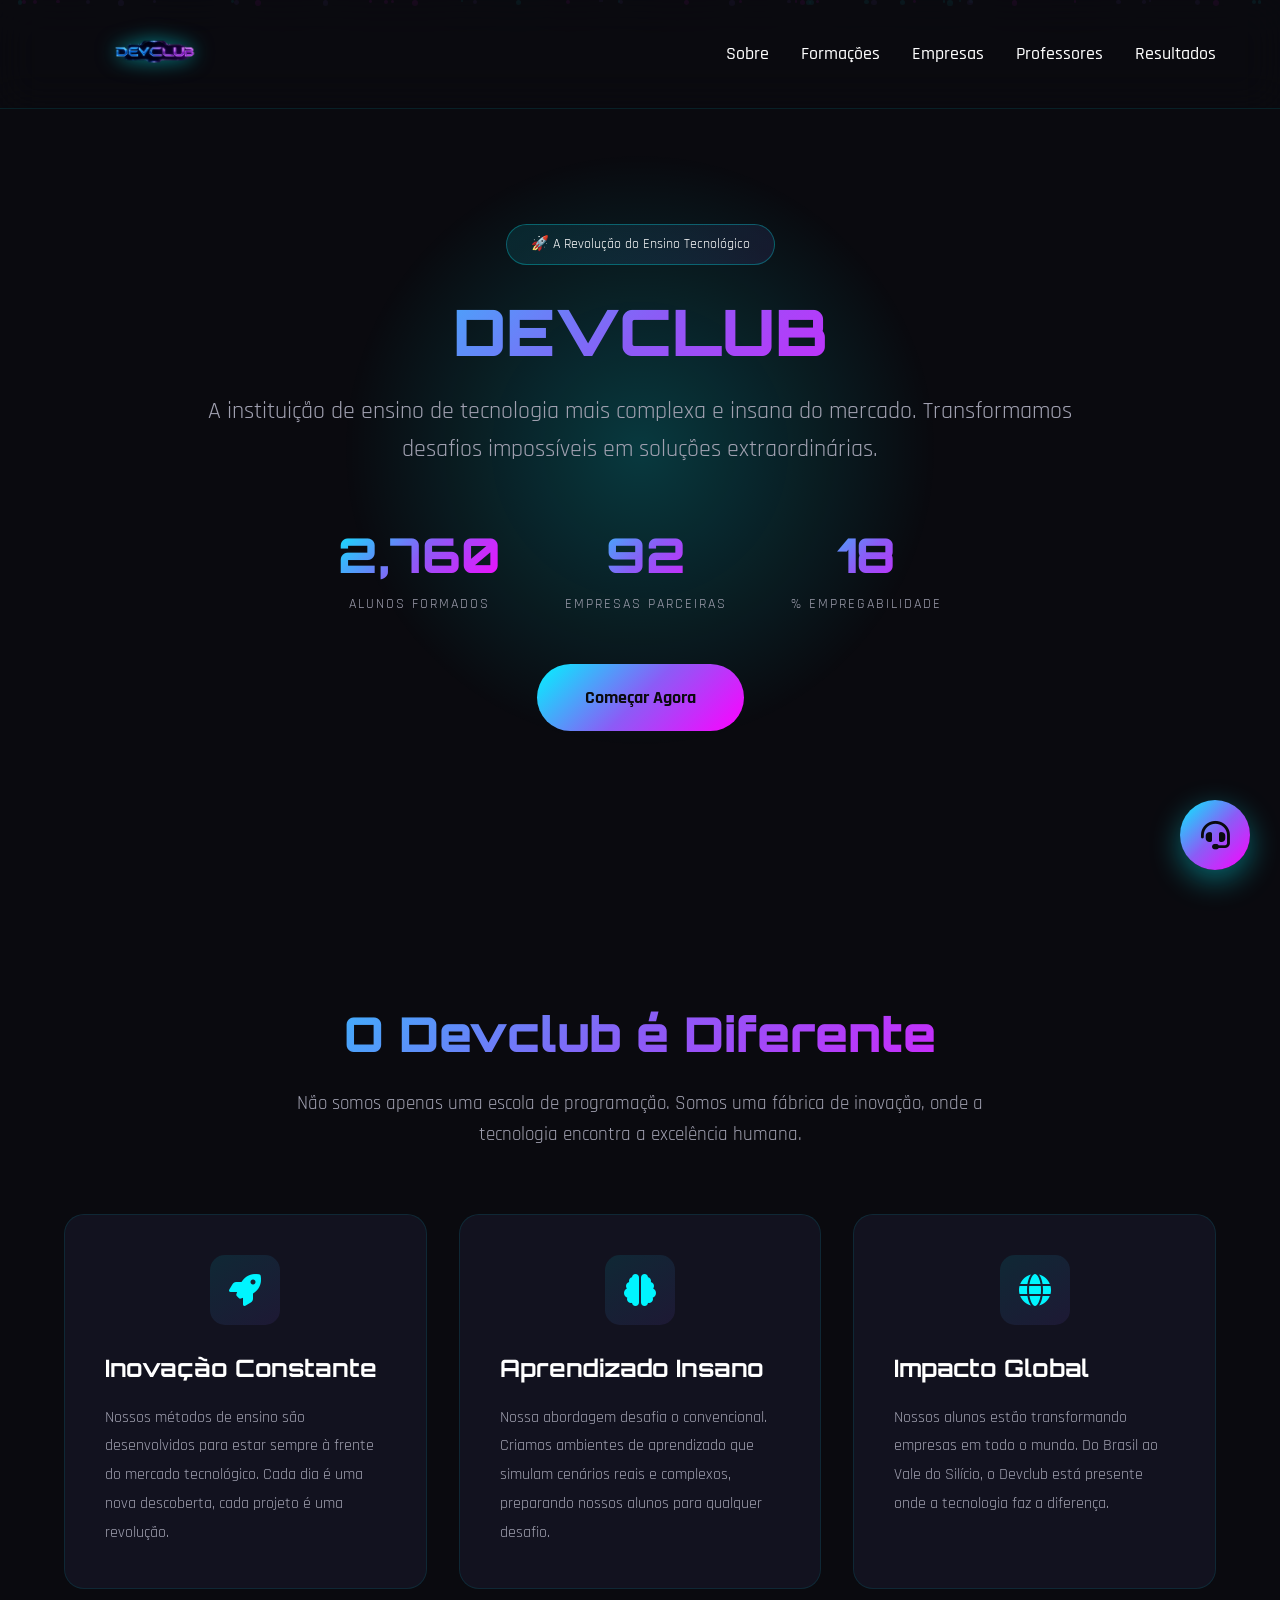
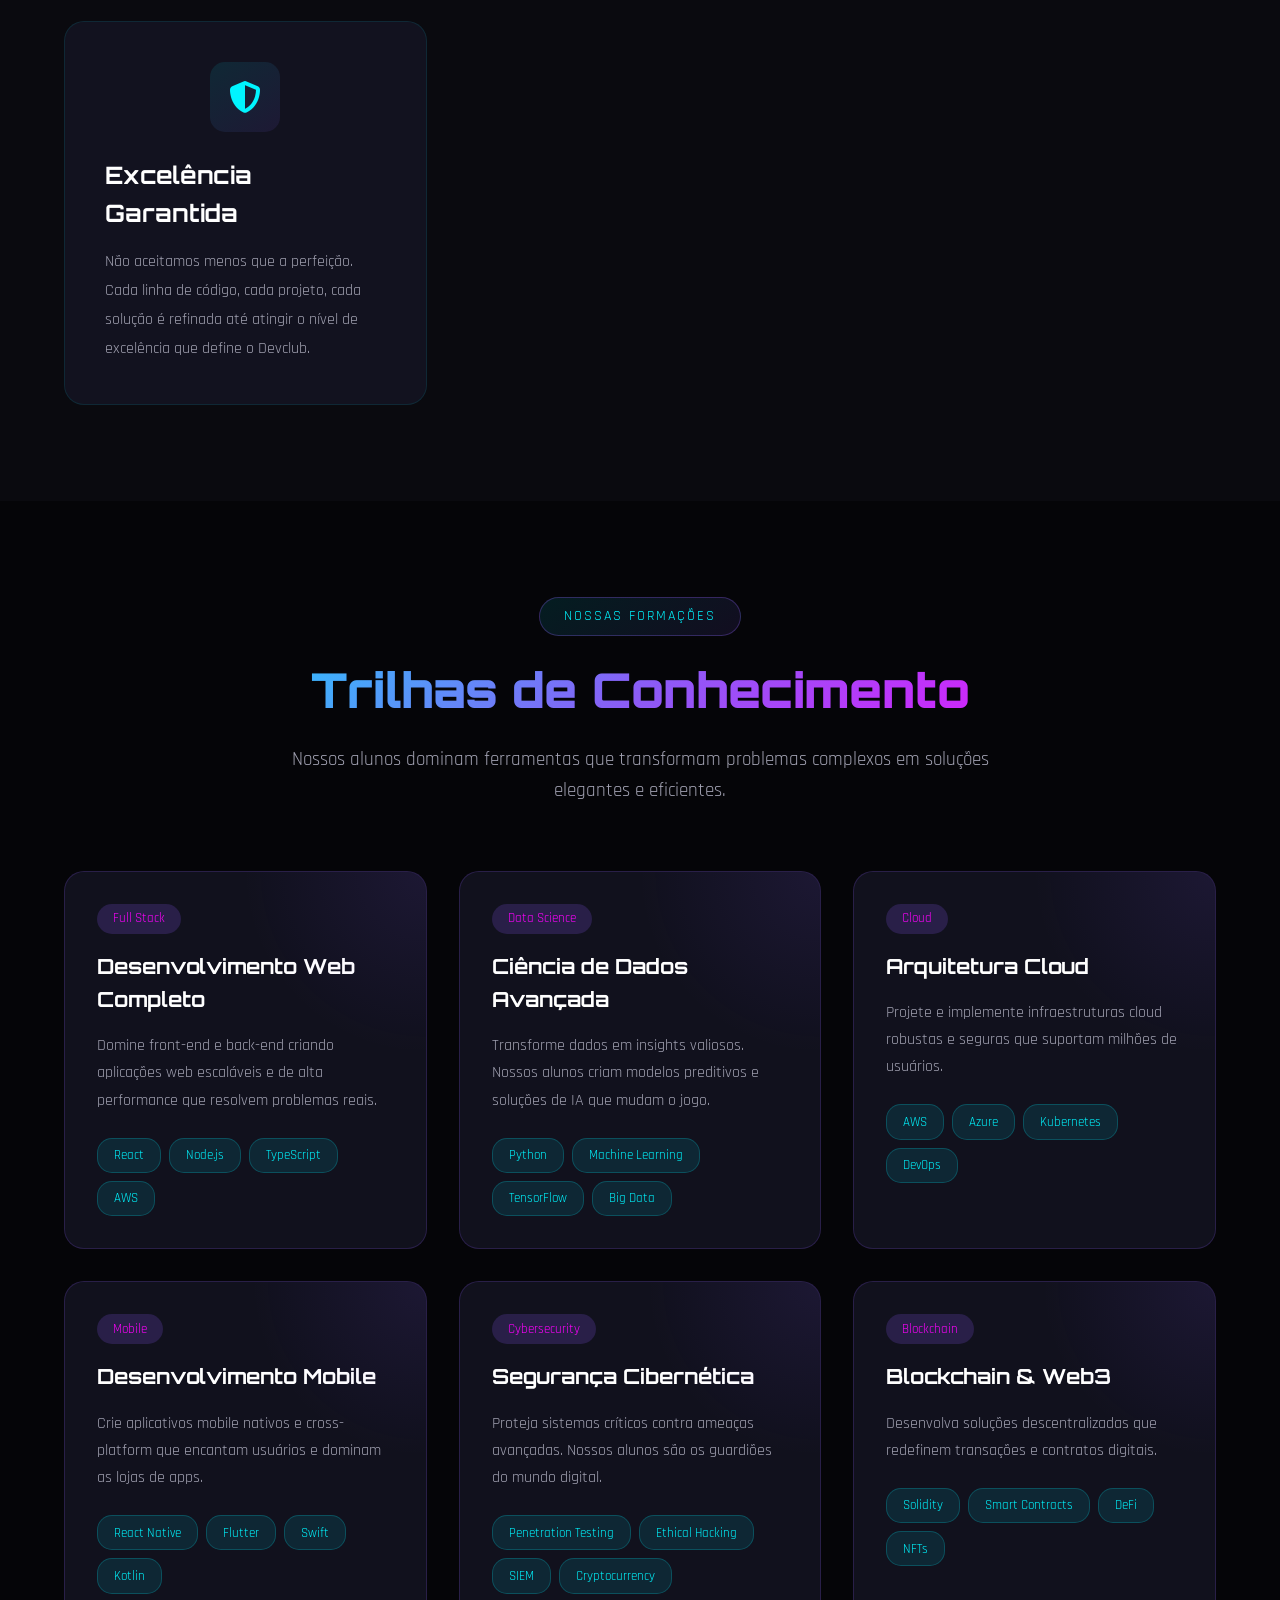
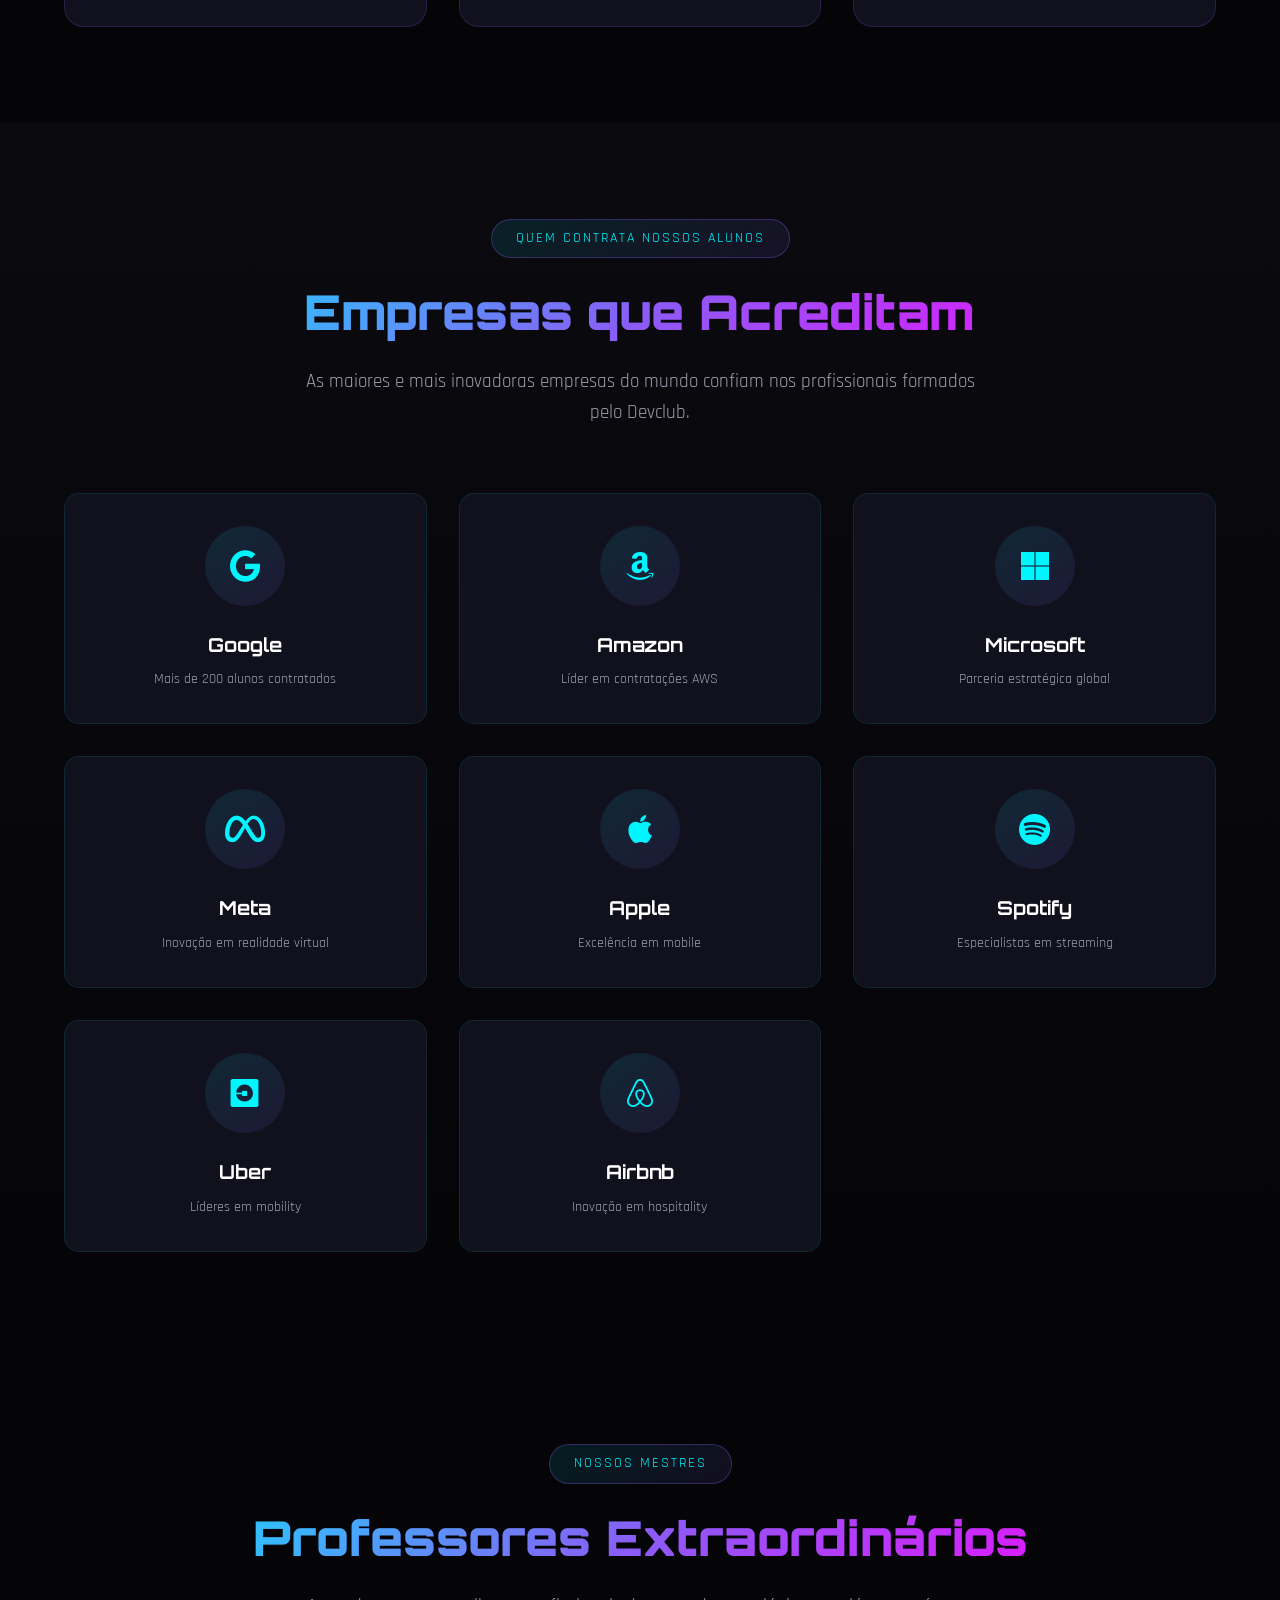
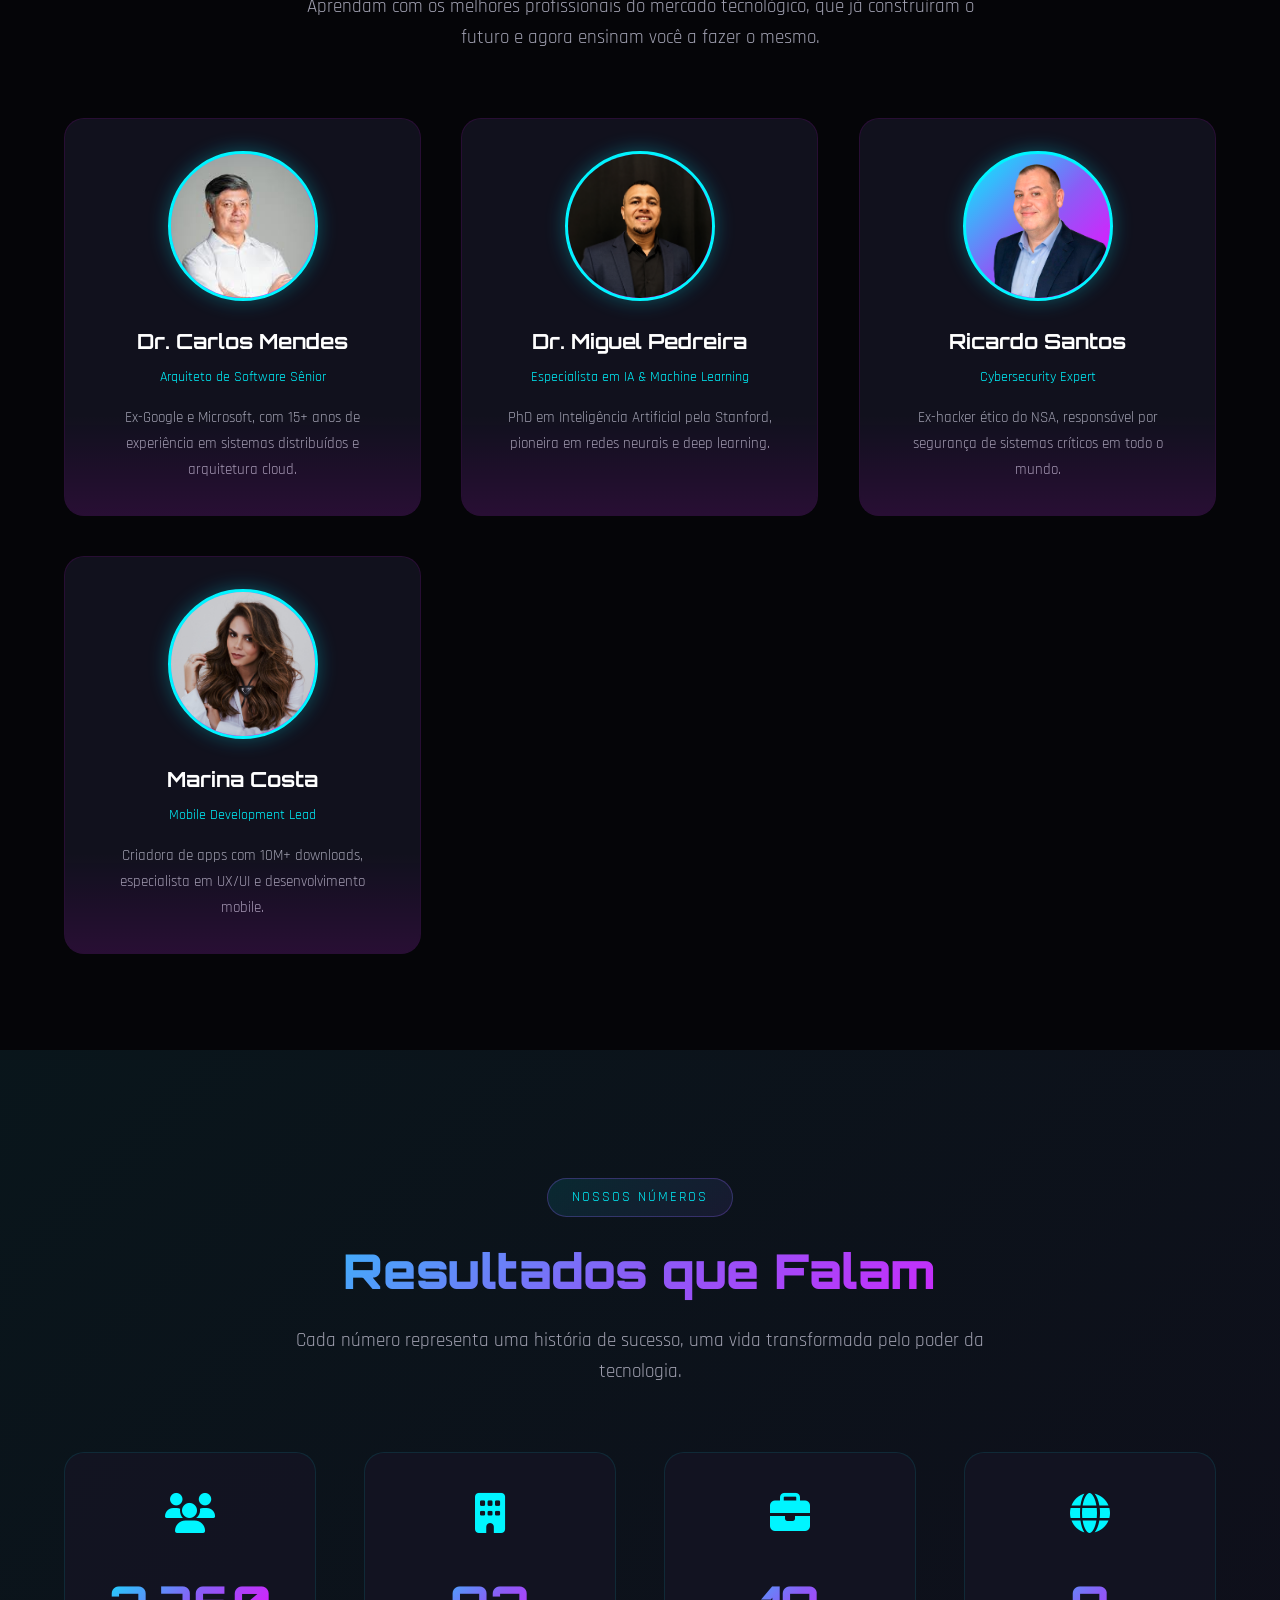
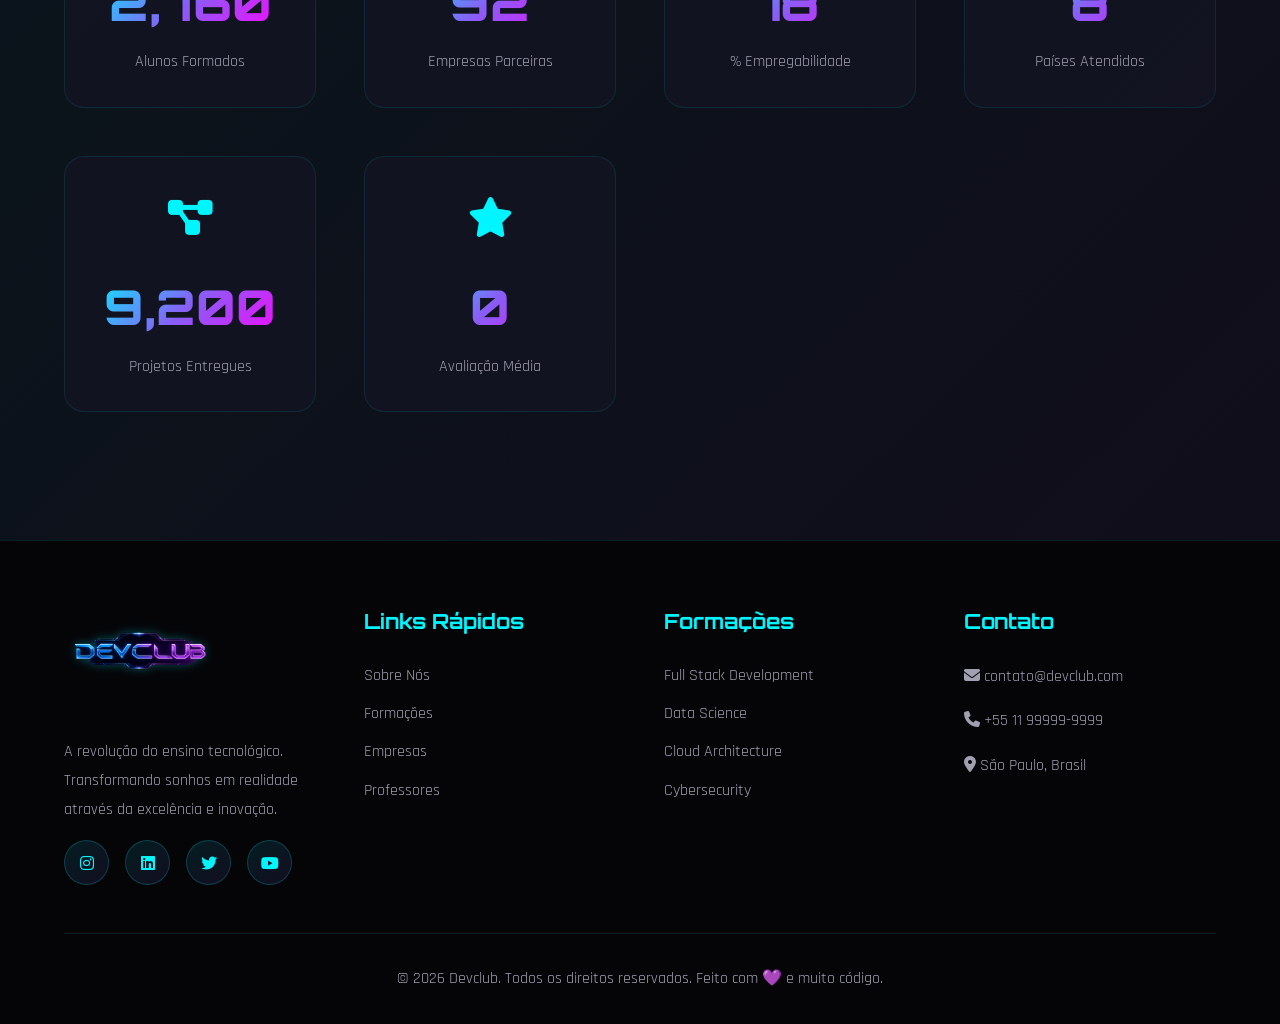
==== index.html @ 185c9413 "ajuste de pastas" ====
<!DOCTYPE html>
<html lang="pt-BR">
<head>
    <meta charset="UTF-8">
    <meta name="viewport" content="width=device-width, initial-scale=1.0">
    <title>Devclub - A Revolução do Ensino Tecnológico</title>
    
    <!-- Importando fontes modernas do Google Fonts -->
    <link rel="preconnect" href="https://fonts.googleapis.com">
    <link rel="preconnect" href="https://fonts.gstatic.com" crossorigin>
    <link href="https://fonts.googleapis.com/css2?family=Orbitron:wght@400;700;900&family=Rajdhani:wght@300;400;500;600;700&display=swap" rel="stylesheet">
    
    <!-- Importando biblioteca de animações AOS -->
    <link href="https://unpkg.com/aos@2.3.1/dist/aos.css" rel="stylesheet">
    
    <!-- Importando ícones do Font Awesome -->
    <link rel="stylesheet" href="https://cdnjs.cloudflare.com/ajax/libs/font-awesome/6.4.0/css/all.min.css">
    
    <!-- Importando arquivo CSS externo -->
    <link rel="stylesheet" href="style.css">
</head>
<body>
    <!-- Fundo de partículas animadas -->
    <div class="particles-bg" id="particles"></div>

    <!-- Navbar com efeito glassmorphism -->
    <nav class="navbar" id="navbar">
        <div class="logo">
            <img src="../assets/img/logo-devclub-2.png" alt="Devclub Logo" class="logo-img">
        </div>
        
        <!-- Botão de menu sanduíche -->
        <button class="hamburger" id="hamburger" aria-label="Menu">
            <span></span>
            <span></span>
            <span></span>
        </button>
        
        <ul class="nav-links" id="navLinks">
            <li><a href="#about">Sobre</a></li>
            <li><a href="#formations">Formações</a></li>
            <li><a href="#companies">Empresas</a></li>
            <li><a href="#teachers">Professores</a></li>
            <li><a href="#stats">Resultados</a></li>
        </ul>
    </nav>

    <!-- Hero Section -->
    <section class="hero">
        <div class="hero-content">
            <span class="hero-badge">🚀 A Revolução do Ensino Tecnológico</span>
            <h1 class="hero-title">DEVCLUB</h1>
            <p class="hero-subtitle">
                A instituição de ensino de tecnologia mais complexa e insana do mercado. 
                Transformamos desafios impossíveis em soluções extraordinárias.
            </p>
            
            <!-- Estatísticas principais -->
            <div class="hero-stats">
                <div class="stat-item">
                    <div class="stat-number" data-count="15000">15000</div>
                    <div class="stat-label">Alunos Formados</div>
                </div>
                <div class="stat-item">
                    <div class="stat-number" data-count="500">500</div>
                    <div class="stat-label">Empresas Parceiras</div>
                </div>
                <div class="stat-item">
                    <div class="stat-number" data-count="98">98</div>
                    <div class="stat-label">% Empregabilidade</div>
                </div>
            </div>
            
            <a href="#formations" class="cta-button">Começar Agora</a>
        </div>
    </section>

    <!-- Seção Sobre o Devclub -->
    <section class="section" id="about">
        <div class="section-header">
           
            <h2 class="section-title">O Devclub é Diferente</h2>
            <p class="section-description">
                Não somos apenas uma escola de programação. Somos uma fábrica de inovação, 
                onde a tecnologia encontra a excelência humana.
            </p>
        </div>

        <div class="about-grid">
            <div class="about-card" data-aos="fade-up" data-aos-delay="100">
                <div class="card-icon">
                    <i class="fas fa-rocket"></i>
                </div>
                <h3 class="card-title">Inovação Constante</h3>
                <p class="card-description">
                    Nossos métodos de ensino são desenvolvidos para estar sempre à frente 
                    do mercado tecnológico. Cada dia é uma nova descoberta, cada projeto 
                    é uma revolução.
                </p>
            </div>

            <div class="about-card" data-aos="fade-up" data-aos-delay="200">
                <div class="card-icon">
                    <i class="fas fa-brain"></i>
                </div>
                <h3 class="card-title">Aprendizado Insano</h3>
                <p class="card-description">
                    Nossa abordagem desafia o convencional. Criamos ambientes de 
                    aprendizado que simulam cenários reais e complexos, preparando 
                    nossos alunos para qualquer desafio.
                </p>
            </div>

            <div class="about-card" data-aos="fade-up" data-aos-delay="300">
                <div class="card-icon">
                    <i class="fas fa-globe"></i>
                </div>
                <h3 class="card-title">Impacto Global</h3>
                <p class="card-description">
                    Nossos alunos estão transformando empresas em todo o mundo. 
                    Do Brasil ao Vale do Silício, o Devclub está presente onde 
                    a tecnologia faz a diferença.
                </p>
            </div>

            <div class="about-card" data-aos="fade-up" data-aos-delay="400">
                <div class="card-icon">
                    <i class="fas fa-shield-alt"></i>
                </div>
                <h3 class="card-title">Excelência Garantida</h3>
                <p class="card-description">
                    Não aceitamos menos que a perfeição. Cada linha de código, 
                    cada projeto, cada solução é refinada até atingir o nível 
                    de excelência que define o Devclub.
                </p>
            </div>
        </div>
    </section>

    <!-- Seção de Formações -->
    <section class="section formations-section" id="formations">
        <div class="section-header">
            <span class="section-badge">Nossas Formações</span>
            <h2 class="section-title">Trilhas de Conhecimento</h2>
            <p class="section-description">
                Nossos alunos dominam ferramentas que transformam problemas complexos 
                em soluções elegantes e eficientes.
            </p>
        </div>

        <div class="formations-grid">
            <div class="formation-card" data-aos="fade-up" data-aos-delay="100">
                <span class="formation-badge">Full Stack</span>
                <h3 class="formation-title">Desenvolvimento Web Completo</h3>
                <p class="formation-description">
                    Domine front-end e back-end criando aplicações web escaláveis 
                    e de alta performance que resolvem problemas reais.
                </p>
                <div class="formation-skills">
                    <span class="skill-tag">React</span>
                    <span class="skill-tag">Node.js</span>
                    <span class="skill-tag">TypeScript</span>
                    <span class="skill-tag">AWS</span>
                </div>
            </div>

            <div class="formation-card" data-aos="fade-up" data-aos-delay="200">
                <span class="formation-badge">Data Science</span>
                <h3 class="formation-title">Ciência de Dados Avançada</h3>
                <p class="formation-description">
                    Transforme dados em insights valiosos. Nossos alunos criam 
                    modelos preditivos e soluções de IA que mudam o jogo.
                </p>
                <div class="formation-skills">
                    <span class="skill-tag">Python</span>
                    <span class="skill-tag">Machine Learning</span>
                    <span class="skill-tag">TensorFlow</span>
                    <span class="skill-tag">Big Data</span>
                </div>
            </div>

            <div class="formation-card" data-aos="fade-up" data-aos-delay="300">
                <span class="formation-badge">Cloud</span>
                <h3 class="formation-title">Arquitetura Cloud</h3>
                <p class="formation-description">
                    Projete e implemente infraestruturas cloud robustas e seguras 
                    que suportam milhões de usuários.
                </p>
                <div class="formation-skills">
                    <span class="skill-tag">AWS</span>
                    <span class="skill-tag">Azure</span>
                    <span class="skill-tag">Kubernetes</span>
                    <span class="skill-tag">DevOps</span>
                </div>
            </div>

            <div class="formation-card" data-aos="fade-up" data-aos-delay="400">
                <span class="formation-badge">Mobile</span>
                <h3 class="formation-title">Desenvolvimento Mobile</h3>
                <p class="formation-description">
                    Crie aplicativos mobile nativos e cross-platform que 
                    encantam usuários e dominam as lojas de apps.
                </p>
                <div class="formation-skills">
                    <span class="skill-tag">React Native</span>
                    <span class="skill-tag">Flutter</span>
                    <span class="skill-tag">Swift</span>
                    <span class="skill-tag">Kotlin</span>
                </div>
            </div>

            <div class="formation-card" data-aos="fade-up" data-aos-delay="500">
                <span class="formation-badge">Cybersecurity</span>
                <h3 class="formation-title">Segurança Cibernética</h3>
                <p class="formation-description">
                    Proteja sistemas críticos contra ameaças avançadas. 
                    Nossos alunos são os guardiões do mundo digital.
                </p>
                <div class="formation-skills">
                    <span class="skill-tag">Penetration Testing</span>
                    <span class="skill-tag">Ethical Hacking</span>
                    <span class="skill-tag">SIEM</span>
                    <span class="skill-tag">Cryptocurrency</span>
                </div>
            </div>

            <div class="formation-card" data-aos="fade-up" data-aos-delay="600">
                <span class="formation-badge">Blockchain</span>
                <h3 class="formation-title">Blockchain & Web3</h3>
                <p class="formation-description">
                    Desenvolva soluções descentralizadas que redefinem 
                    transações e contratos digitais.
                </p>
                <div class="formation-skills">
                    <span class="skill-tag">Solidity</span>
                    <span class="skill-tag">Smart Contracts</span>
                    <span class="skill-tag">DeFi</span>
                    <span class="skill-tag">NFTs</span>
                </div>
            </div>
        </div>
    </section>

    <!-- Seção de Empresas Parceiras -->
    <section class="section companies-section" id="companies">
        <div class="section-header">
            <span class="section-badge">Quem Contrata Nossos Alunos</span>
            <h2 class="section-title">Empresas que Acreditam</h2>
            <p class="section-description">
                As maiores e mais inovadoras empresas do mundo confiam 
                nos profissionais formados pelo Devclub.
            </p>
        </div>

        <div class="companies-grid">
            <div class="company-card" data-aos="zoom-in" data-aos-delay="100">
                <div class="company-logo">
                    <i class="fab fa-google"></i>
                </div>
                <h3 class="company-name">Google</h3>
                <p class="company-info">Mais de 200 alunos contratados</p>
            </div>

            <div class="company-card" data-aos="zoom-in" data-aos-delay="200">
                <div class="company-logo">
                    <i class="fab fa-amazon"></i>
                </div>
                <h3 class="company-name">Amazon</h3>
                <p class="company-info">Líder em contratações AWS</p>
            </div>

            <div class="company-card" data-aos="zoom-in" data-aos-delay="300">
                <div class="company-logo">
                    <i class="fab fa-microsoft"></i>
                </div>
                <h3 class="company-name">Microsoft</h3>
                <p class="company-info">Parceria estratégica global</p>
            </div>

            <div class="company-card" data-aos="zoom-in" data-aos-delay="400">
                <div class="company-logo">
                    <i class="fab fa-meta"></i>
                </div>
                <h3 class="company-name">Meta</h3>
                <p class="company-info">Inovação em realidade virtual</p>
            </div>

            <div class="company-card" data-aos="zoom-in" data-aos-delay="500">
                <div class="company-logo">
                    <i class="fab fa-apple"></i>
                </div>
                <h3 class="company-name">Apple</h3>
                <p class="company-info">Excelência em mobile</p>
            </div>

            <div class="company-card" data-aos="zoom-in" data-aos-delay="600">
                <div class="company-logo">
                    <i class="fab fa-spotify"></i>
                </div>
                <h3 class="company-name">Spotify</h3>
                <p class="company-info">Especialistas em streaming</p>
            </div>

            <div class="company-card" data-aos="zoom-in" data-aos-delay="700">
                <div class="company-logo">
                    <i class="fab fa-uber"></i>
                </div>
                <h3 class="company-name">Uber</h3>
                <p class="company-info">Líderes em mobility</p>
            </div>

            <div class="company-card" data-aos="zoom-in" data-aos-delay="800">
                <div class="company-logo">
                    <i class="fab fa-airbnb"></i>
                </div>
                <h3 class="company-name">Airbnb</h3>
                <p class="company-info">Inovação em hospitality</p>
            </div>
        </div>
    </section>

    <!-- Seção de Professores -->
    <section class="section teachers-section" id="teachers">
        <div class="section-header">
            <span class="section-badge">Nossos Mestres</span>
            <h2 class="section-title">Professores Extraordinários</h2>
            <p class="section-description">
                Aprendam com os melhores profissionais do mercado tecnológico, 
                que já construíram o futuro e agora ensinam você a fazer o mesmo.
            </p>
        </div>

        <div class="teachers-grid">
            <div class="teacher-card" data-aos="flip-left" data-aos-delay="100">
                <div class="teacher-avatar">
                    <img src="../assets/img/images.jpg" alt="Dr. Carlos Mendes" class="teacher-img">
                </div>
                <h3 class="teacher-name">Dr. Carlos Mendes</h3>
                <p class="teacher-role">Arquiteto de Software Sênior</p>
                <p class="teacher-bio">
                    Ex-Google e Microsoft, com 15+ anos de experiência em 
                    sistemas distribuídos e arquitetura cloud.
                </p>
            </div>

            <div class="teacher-card" data-aos="flip-left" data-aos-delay="200">
                <div class="teacher-avatar">
                    <img src="../assets/img/image-social.png" alt="Dr. Miguel Pedreira" class="teacher-img">
                </div>
                <h3 class="teacher-name">Dr. Miguel Pedreira</h3>
                <p class="teacher-role">Especialista em IA & Machine Learning</p>
                <p class="teacher-bio">
                    PhD em Inteligência Artificial pela Stanford, pioneira 
                    em redes neurais e deep learning.
                </p>
            </div>

            <div class="teacher-card" data-aos="flip-left" data-aos-delay="300">
                <div class="teacher-avatar">
                    <img src="../assets/img/ricardo.png" alt="Ricardo Santos" class="teacher-img">
                </div>
                <h3 class="teacher-name">Ricardo Santos</h3>
                <p class="teacher-role">Cybersecurity Expert</p>
                <p class="teacher-bio">
                    Ex-hacker ético do NSA, responsável por segurança 
                    de sistemas críticos em todo o mundo.
                </p>
            </div>

            <div class="teacher-card" data-aos="flip-left" data-aos-delay="400">
                <div class="teacher-avatar">
                    <img src="../assets/img/mariana.jpeg" alt="Marina Costa" class="teacher-img">
                </div>
                <h3 class="teacher-name">Marina Costa</h3>
                <p class="teacher-role">Mobile Development Lead</p>
                <p class="teacher-bio">
                    Criadora de apps com 10M+ downloads, especialista 
                    em UX/UI e desenvolvimento mobile.
                </p>
            </div>
        </div>
    </section>

    <!-- Seção de Estatísticas -->
    <section class="stats-section" id="stats">
        <div class="stats-container">
            <div class="section-header">
                <span class="section-badge">Nossos Números</span>
                <h2 class="section-title">Resultados que Falam</h2>
                <p class="section-description">
                    Cada número representa uma história de sucesso, 
                    uma vida transformada pelo poder da tecnologia.
                </p>
            </div>

            <div class="stats-grid">
                <div class="stat-box" data-aos="fade-up" data-aos-delay="100">
                    <div class="stat-icon">
                        <i class="fas fa-users"></i>
                    </div>
                    <div class="stat-value" data-count="15000">0</div>
                    <div class="stat-text">Alunos Formados</div>
                </div>

                <div class="stat-box" data-aos="fade-up" data-aos-delay="200">
                    <div class="stat-icon">
                        <i class="fas fa-building"></i>
                    </div>
                    <div class="stat-value" data-count="500">0</div>
                    <div class="stat-text">Empresas Parceiras</div>
                </div>

                <div class="stat-box" data-aos="fade-up" data-aos-delay="300">
                    <div class="stat-icon">
                        <i class="fas fa-briefcase"></i>
                    </div>
                    <div class="stat-value" data-count="98">0</div>
                    <div class="stat-text">% Empregabilidade</div>
                </div>

                <div class="stat-box" data-aos="fade-up" data-aos-delay="400">
                    <div class="stat-icon">
                        <i class="fas fa-globe"></i>
                    </div>
                    <div class="stat-value" data-count="45">0</div>
                    <div class="stat-text">Países Atendidos</div>
                </div>

                <div class="stat-box" data-aos="fade-up" data-aos-delay="500">
                    <div class="stat-icon">
                        <i class="fas fa-project-diagram"></i>
                    </div>
                    <div class="stat-value" data-count="50000">0</div>
                    <div class="stat-text">Projetos Entregues</div>
                </div>

                <div class="stat-box" data-aos="fade-up" data-aos-delay="600">
                    <div class="stat-icon">
                        <i class="fas fa-star"></i>
                    </div>
                    <div class="stat-value" data-count="4.9">0</div>
                    <div class="stat-text">Avaliação Média</div>
                </div>
            </div>
        </div>
    </section>

    <!-- Footer -->
    <footer class="footer">
        <div class="footer-content">
            <div class="footer-section">
                <img src="../assets/img/logo-devclub-2.png" alt="Devclub Logo" class="footer-logo">
                <p>
                    A revolução do ensino tecnológico. Transformando 
                    sonhos em realidade através da excelência e inovação.
                </p>
                <div class="social-links">
                    <a href="#"><i class="fab fa-instagram"></i></a>
                    <a href="#"><i class="fab fa-linkedin"></i></a>
                    <a href="#"><i class="fab fa-twitter"></i></a>
                    <a href="#"><i class="fab fa-youtube"></i></a>
                </div>
            </div>

            <div class="footer-section">
                <h3>Links Rápidos</h3>
                <ul class="footer-links">
                    <li><a href="#about">Sobre Nós</a></li>
                    <li><a href="#formations">Formações</a></li>
                    <li><a href="#companies">Empresas</a></li>
                    <li><a href="#teachers">Professores</a></li>
                </ul>
            </div>

            <div class="footer-section">
                <h3>Formações</h3>
                <ul class="footer-links">
                    <li><a href="#">Full Stack Development</a></li>
                    <li><a href="#">Data Science</a></li>
                    <li><a href="#">Cloud Architecture</a></li>
                    <li><a href="#">Cybersecurity</a></li>
                </ul>
            </div>

            <div class="footer-section">
                <h3>Contato</h3>
                <p>
                    <i class="fas fa-envelope"></i> contato@devclub.com
                </p>
                <p>
                    <i class="fas fa-phone"></i> +55 11 99999-9999
                </p>
                <p>
                    <i class="fas fa-map-marker-alt"></i> São Paulo, Brasil
                </p>
            </div>
        </div>

        <div class="footer-bottom">
            <p>&copy; 2026 Devclub. Todos os direitos reservados. Feito com 💜 e muito código.</p>
        </div>
    </footer>

    <!-- Botão de Suporte Flutuante -->
    <button class="support-button" id="supportBtn" title="Falar com Suporte">
        <i class="fas fa-headset"></i>
    </button>

    <!-- Modal de Suporte -->
    <div class="support-modal" id="supportModal">
        <div class="modal-content">
            <button class="modal-close" id="modalClose">
                <i class="fas fa-times"></i>
            </button>
            <h2 class="modal-title">Fale Conosco</h2>
            <form class="modal-form" id="supportForm">
                <input type="text" class="modal-input" placeholder="Seu Nome" required>
                <input type="email" class="modal-input" placeholder="Seu E-mail" required>
                <textarea class="modal-textarea" placeholder="Como podemos ajudar?" required></textarea>
                <button type="submit" class="modal-submit">Enviar Mensagem</button>
            </form>
        </div>
    </div>

    <!-- Importando biblioteca AOS para animações -->
    <script src="https://unpkg.com/aos@2.3.1/dist/aos.js"></script>
    
    <!-- Importando arquivo JavaScript externo -->
    <script src="./main.js"></script>
</body>
</html>
---- style.css ----
/* ============================================
   VARIÁVEIS DE CORES FUTURÍSTICAS
   ============================================ */
:root {
    --primary-neon: #00f5ff;
    --secondary-neon: #ff00ff;
    --accent-purple: #8b5cf6;
    --dark-bg: #0a0a0f;
    --darker-bg: #050508;
    --card-bg: rgba(20, 20, 35, 0.8);
    --text-primary: #ffffff;
    --text-secondary: #a0a0b0;
    --gradient-main: linear-gradient(135deg, #00f5ff, #8b5cf6, #ff00ff);
    --gradient-card: linear-gradient(145deg, rgba(0, 245, 255, 0.1), rgba(139, 92, 246, 0.1));
}

/* ============================================
   RESET E ESTILOS BASE
   ============================================ */
* {
    margin: 0;
    padding: 0;
    box-sizing: border-box;
}

html {
    scroll-behavior: smooth;
}

body {
    font-family: 'Rajdhani', sans-serif;
    background-color: var(--dark-bg);
    color: var(--text-primary);
    overflow-x: hidden;
    line-height: 1.6;
}

/* ============================================
   ANIMAÇÃO DE FUNDO COM PARTÍCULAS
   ============================================ */
.particles-bg {
    position: fixed;
    top: 0;
    left: 0;
    width: 100%;
    height: 100%;
    z-index: -1;
    overflow: hidden;
}

.particle {
    position: absolute;
    width: 4px;
    height: 4px;
    background: var(--primary-neon);
    border-radius: 50%;
    animation: float-particle 15s infinite;
    opacity: 0.6;
}

@keyframes float-particle {
    0%, 100% {
        transform: translateY(100vh) rotate(0deg);
        opacity: 0;
    }
    10% {
        opacity: 0.6;
    }
    90% {
        opacity: 0.6;
    }
    100% {
        transform: translateY(-100vh) rotate(720deg);
        opacity: 0;
    }
}

/* ============================================
   HEADER/NAVBAR COM EFEITO GLASSMORPHISM
   ============================================ */
.navbar {
    position: fixed;
    top: 0;
    left: 0;
    right: 0;
    padding: 1.5rem 5%;
    display: flex;
    justify-content: space-between;
    align-items: center;
    z-index: 1000;
    background: rgba(10, 10, 15, 0.8);
    backdrop-filter: blur(20px);
    border-bottom: 1px solid rgba(0, 245, 255, 0.1);
    transition: all 0.3s ease;
}

.navbar.scrolled {
    padding: 1rem 5%;
    background: rgba(5, 5, 8, 0.95);
}

.logo {
    display: flex;
    align-items: center;
    animation: glow-pulse 2s ease-in-out infinite;
}

.logo-img {
    width: 180px;
    height: auto;
    max-height: 60px;
    object-fit: contain;
    filter: drop-shadow(0 0 10px rgba(0, 245, 255, 0.5));
    transition: filter 0.3s ease;
}

.logo:hover .logo-img {
    filter: drop-shadow(0 0 20px rgba(0, 245, 255, 0.8));
}

@keyframes glow-pulse {
    0%, 100% {
        text-shadow: 0 0 30px rgba(0, 245, 255, 0.5);
    }
    50% {
        text-shadow: 0 0 50px rgba(0, 245, 255, 0.8), 0 0 80px rgba(139, 92, 246, 0.5);
    }
}

.nav-links {
    display: flex;
    gap: 2rem;
    list-style: none;
    transition: all 0.3s ease;
}

/* ============================================
   MENU SANDUÍCHE (HAMBURGER)
   ============================================ */
.hamburger {
    display: none;
    flex-direction: column;
    justify-content: space-around;
    width: 30px;
    height: 25px;
    background: transparent;
    border: none;
    cursor: pointer;
    z-index: 1001;
    padding: 0;
}

.hamburger span {
    width: 100%;
    height: 3px;
    background: var(--primary-neon);
    border-radius: 3px;
    transition: all 0.3s ease;
    box-shadow: 0 0 10px rgba(0, 245, 255, 0.5);
}

.hamburger:hover span {
    box-shadow: 0 0 15px rgba(0, 245, 255, 0.8);
}

/* Animação do hamburger quando ativo */
.hamburger.active span:nth-child(1) {
    transform: rotate(45deg) translate(8px, 8px);
}

.hamburger.active span:nth-child(2) {
    opacity: 0;
}

.hamburger.active span:nth-child(3) {
    transform: rotate(-45deg) translate(7px, -7px);
}

.nav-links a {
    color: var(--text-primary);
    text-decoration: none;
    font-weight: 500;
    font-size: 1.1rem;
    position: relative;
    transition: color 0.3s ease;
}

.nav-links a::after {
    content: '';
    position: absolute;
    bottom: -5px;
    left: 0;
    width: 0;
    height: 2px;
    background: var(--gradient-main);
    transition: width 0.3s ease;
}

.nav-links a:hover {
    color: var(--primary-neon);
}

.nav-links a:hover::after {
    width: 100%;
}

/* ============================================
   HERO SECTION COM ANIMAÇÕES DRAMÁTICAS
   ============================================ */
.hero {
    min-height: 100vh;
    display: flex;
    align-items: center;
    justify-content: center;
    text-align: center;
    padding: 8rem 5% 4rem;
    position: relative;
    overflow: hidden;
}

.hero::before {
    content: '';
    position: absolute;
    top: 50%;
    left: 50%;
    transform: translate(-50%, -50%);
    width: 600px;
    height: 600px;
    background: radial-gradient(circle, rgba(0, 245, 255, 0.2) 0%, transparent 70%);
    animation: pulse-glow 4s ease-in-out infinite;
}

@keyframes pulse-glow {
    0%, 100% {
        transform: translate(-50%, -50%) scale(1);
        opacity: 0.5;
    }
    50% {
        transform: translate(-50%, -50%) scale(1.2);
        opacity: 0.8;
    }
}

.hero-content {
    z-index: 10;
    max-width: 900px;
}

.hero-badge {
    display: inline-block;
    padding: 0.5rem 1.5rem;
    background: var(--gradient-card);
    border: 1px solid rgba(0, 245, 255, 0.3);
    border-radius: 50px;
    font-size: 0.9rem;
    margin-bottom: 2rem;
    animation: fadeInUp 1s ease;
}

.hero-title {
    font-family: 'Orbitron', sans-serif;
    font-size: 4rem;
    font-weight: 900;
    line-height: 1.1;
    margin-bottom: 1.5rem;
    background: var(--gradient-main);
    -webkit-background-clip: text;
    -webkit-text-fill-color: transparent;
    background-clip: text;
    animation: fadeInUp 1s ease 0.2s both;
}

.hero-subtitle {
    font-size: 1.5rem;
    color: var(--text-secondary);
    margin-bottom: 3rem;
    animation: fadeInUp 1s ease 0.4s both;
}

.hero-stats {
    display: flex;
    justify-content: center;
    gap: 4rem;
    margin-bottom: 3rem;
    animation: fadeInUp 1s ease 0.6s both;
}

.stat-item {
    text-align: center;
}

.stat-number {
    font-family: 'Orbitron', sans-serif;
    font-size: 3rem;
    font-weight: 900;
    background: var(--gradient-main);
    -webkit-background-clip: text;
    -webkit-text-fill-color: transparent;
    background-clip: text;
}

.stat-label {
    font-size: 0.9rem;
    color: var(--text-secondary);
    text-transform: uppercase;
    letter-spacing: 2px;
}

.cta-button {
    display: inline-block;
    padding: 1.2rem 3rem;
    background: var(--gradient-main);
    color: var(--dark-bg);
    text-decoration: none;
    font-weight: 700;
    font-size: 1.1rem;
    border-radius: 50px;
    border: none;
    cursor: pointer;
    position: relative;
    overflow: hidden;
    transition: all 0.3s ease;
    animation: fadeInUp 1s ease 0.8s both;
}

.cta-button::before {
    content: '';
    position: absolute;
    top: 0;
    left: -100%;
    width: 100%;
    height: 100%;
    background: linear-gradient(90deg, transparent, rgba(255, 255, 255, 0.3), transparent);
    transition: left 0.5s ease;
}

.cta-button:hover::before {
    left: 100%;
}

.cta-button:hover {
    transform: translateY(-3px);
    box-shadow: 0 20px 40px rgba(0, 245, 255, 0.4);
}

@keyframes fadeInUp {
    from {
        opacity: 0;
        transform: translateY(30px);
    }
    to {
        opacity: 1;
        transform: translateY(0);
    }
}

/* ============================================
   SEÇÃO SOBRE O DEVCLUB
   ============================================ */
.section {
    padding: 6rem 5%;
    position: relative;
}

.section-header {
    text-align: center;
    margin-bottom: 4rem;
}

.section-badge {
    display: inline-block;
    padding: 0.5rem 1.5rem;
    background: var(--gradient-card);
    border: 1px solid rgba(139, 92, 246, 0.3);
    border-radius: 50px;
    font-size: 0.85rem;
    color: var(--primary-neon);
    text-transform: uppercase;
    letter-spacing: 2px;
    margin-bottom: 1rem;
}

.section-title {
    font-family: 'Orbitron', sans-serif;
    font-size: 3rem;
    font-weight: 900;
    margin-bottom: 1rem;
    background: var(--gradient-main);
    -webkit-background-clip: text;
    -webkit-text-fill-color: transparent;
    background-clip: text;
}

.section-description {
    font-size: 1.2rem;
    color: var(--text-secondary);
    max-width: 700px;
    margin: 0 auto;
}

.about-grid {
    display: grid;
    grid-template-columns: repeat(auto-fit, minmax(350px, 1fr));
    gap: 2rem;
    max-width: 1400px;
    margin: 0 auto;
}

.about-card {
    background: var(--card-bg);
    border: 1px solid rgba(0, 245, 255, 0.1);
    border-radius: 20px;
    padding: 2.5rem;
    position: relative;
    overflow: hidden;
    transition: all 0.4s ease;
}

.about-card::before {
    content: '';
    position: absolute;
    top: 0;
    left: 0;
    right: 0;
    height: 3px;
    background: var(--gradient-main);
    transform: scaleX(0);
    transition: transform 0.4s ease;
}

.about-card:hover::before {
    transform: scaleX(1);
}

.about-card:hover {
    transform: translateY(-10px);
    border-color: rgba(0, 245, 255, 0.3);
    box-shadow: 0 20px 40px rgba(0, 245, 255, 0.1);
}

.card-icon {
    width: 70px;
    height: 70px;
    background: var(--gradient-card);
    border-radius: 15px;
    display: flex;
    align-items: center;
    justify-content: center;
    margin: 0 auto 1.5rem;
    font-size: 2rem;
    color: var(--primary-neon);
}

.card-title {
    font-family: 'Orbitron', sans-serif;
    font-size: 1.5rem;
    font-weight: 700;
    margin-bottom: 1rem;
    color: var(--text-primary);
}

.card-description {
    color: var(--text-secondary);
    line-height: 1.8;
}

/* ============================================
   SEÇÃO DE FORMAÇÕES
   ============================================ */
.formations-section {
    background: var(--darker-bg);
}

.formations-grid {
    display: grid;
    grid-template-columns: repeat(auto-fit, minmax(320px, 1fr));
    gap: 2rem;
    max-width: 1400px;
    margin: 0 auto;
}

.formation-card {
    background: var(--card-bg);
    border: 1px solid rgba(139, 92, 246, 0.2);
    border-radius: 20px;
    padding: 2rem;
    position: relative;
    overflow: hidden;
    transition: all 0.4s ease;
}

.formation-card::after {
    content: '';
    position: absolute;
    top: -50%;
    right: -50%;
    width: 100%;
    height: 100%;
    background: radial-gradient(circle, rgba(139, 92, 246, 0.1) 0%, transparent 70%);
    transition: all 0.4s ease;
}

.formation-card:hover::after {
    top: -30%;
    right: -30%;
}

.formation-card:hover {
    transform: translateY(-10px) scale(1.02);
    border-color: var(--accent-purple);
    box-shadow: 0 30px 60px rgba(139, 92, 246, 0.2);
}

.formation-badge {
    display: inline-block;
    padding: 0.3rem 1rem;
    background: rgba(139, 92, 246, 0.2);
    border-radius: 20px;
    font-size: 0.8rem;
    color: var(--secondary-neon);
    margin-bottom: 1rem;
}

.formation-title {
    font-family: 'Orbitron', sans-serif;
    font-size: 1.3rem;
    font-weight: 700;
    margin-bottom: 1rem;
}

.formation-description {
    color: var(--text-secondary);
    margin-bottom: 1.5rem;
    line-height: 1.7;
}

.formation-skills {
    display: flex;
    flex-wrap: wrap;
    gap: 0.5rem;
}

.skill-tag {
    padding: 0.4rem 1rem;
    background: rgba(0, 245, 255, 0.1);
    border: 1px solid rgba(0, 245, 255, 0.2);
    border-radius: 15px;
    font-size: 0.8rem;
    color: var(--primary-neon);
    transition: all 0.3s ease;
}

.skill-tag:hover {
    background: rgba(0, 245, 255, 0.2);
    transform: scale(1.05);
}

/* ============================================
   SEÇÃO DE EMPRESAS PARCEIRAS
   ============================================ */
.companies-section {
    background: linear-gradient(180deg, var(--dark-bg) 0%, var(--darker-bg) 100%);
}

.companies-grid {
    display: grid;
    grid-template-columns: repeat(auto-fit, minmax(280px, 1fr));
    gap: 2rem;
    max-width: 1200px;
    margin: 0 auto;
}

.company-card {
    background: var(--card-bg);
    border: 1px solid rgba(0, 245, 255, 0.1);
    border-radius: 15px;
    padding: 2rem;
    text-align: center;
    transition: all 0.4s ease;
    position: relative;
}

.company-card:hover {
    transform: translateY(-5px);
    border-color: var(--primary-neon);
    box-shadow: 0 15px 30px rgba(0, 245, 255, 0.15);
}

.company-logo {
    width: 80px;
    height: 80px;
    background: var(--gradient-card);
    border-radius: 50%;
    display: flex;
    align-items: center;
    justify-content: center;
    margin: 0 auto 1.5rem;
    font-size: 2rem;
    color: var(--primary-neon);
}

.company-name {
    font-family: 'Orbitron', sans-serif;
    font-size: 1.2rem;
    font-weight: 700;
    margin-bottom: 0.5rem;
}

.company-info {
    color: var(--text-secondary);
    font-size: 0.9rem;
}

/* ============================================
   SEÇÃO DE PROFESSORES
   ============================================ */
.teachers-section {
    background: var(--darker-bg);
}

.teachers-grid {
    display: grid;
    grid-template-columns: repeat(auto-fit, minmax(300px, 1fr));
    gap: 2.5rem;
    max-width: 1400px;
    margin: 0 auto;
}

.teacher-card {
    background: var(--card-bg);
    border: 1px solid rgba(255, 0, 255, 0.1);
    border-radius: 20px;
    padding: 2rem;
    text-align: center;
    transition: all 0.4s ease;
    position: relative;
    overflow: hidden;
}

.teacher-card::before {
    content: '';
    position: absolute;
    bottom: 0;
    left: 0;
    right: 0;
    height: 100px;
    background: linear-gradient(0deg, rgba(255, 0, 255, 0.1) 0%, transparent 100%);
}

.teacher-card:hover {
    transform: translateY(-10px);
    border-color: var(--secondary-neon);
    box-shadow: 0 25px 50px rgba(255, 0, 255, 0.15);
}

.teacher-avatar {
    width: 150px;
    height: 150px;
    background: var(--gradient-main);
    border-radius: 50%;
    margin: 0 auto 1.5rem;
    display: flex;
    align-items: center;
    justify-content: center;
    font-size: 3rem;
    position: relative;
    overflow: hidden;
    border: 3px solid var(--primary-neon);
    box-shadow: 0 0 20px rgba(0, 245, 255, 0.3);
}

.teacher-avatar i {
    color: var(--primary-neon);
}

.teacher-img {
    width: 100%;
    height: 100%;
    object-fit: cover;
    object-position: center top;
}

.teacher-avatar::after {
    content: '';
    position: absolute;
    top: -5px;
    left: -5px;
    right: -5px;
    bottom: -5px;
    border: 2px solid var(--primary-neon);
    border-radius: 50%;
    animation: spin-border 4s linear infinite;
}

@keyframes spin-border {
    from {
        transform: rotate(0deg);
    }
    to {
        transform: rotate(360deg);
    }
}

.teacher-name {
    font-family: 'Orbitron', sans-serif;
    font-size: 1.3rem;
    font-weight: 700;
    margin-bottom: 0.5rem;
}

.teacher-role {
    color: var(--primary-neon);
    font-size: 0.9rem;
    margin-bottom: 1rem;
}

.teacher-bio {
    color: var(--text-secondary);
    font-size: 0.95rem;
    line-height: 1.7;
}

/* ============================================
   SEÇÃO DE ESTATÍSTICAS
   ============================================ */
.stats-section {
    background: linear-gradient(135deg, rgba(0, 245, 255, 0.05) 0%, rgba(139, 92, 246, 0.05) 100%);
    padding: 8rem 5%;
}

.stats-container {
    max-width: 1200px;
    margin: 0 auto;
}

.stats-grid {
    display: grid;
    grid-template-columns: repeat(auto-fit, minmax(200px, 1fr));
    gap: 3rem;
    text-align: center;
}

.stat-box {
    padding: 2rem;
    background: var(--card-bg);
    border: 1px solid rgba(0, 245, 255, 0.1);
    border-radius: 20px;
    transition: all 0.4s ease;
}

.stat-box:hover {
    transform: scale(1.05);
    border-color: var(--primary-neon);
    box-shadow: 0 20px 40px rgba(0, 245, 255, 0.2);
}

.stat-icon {
    font-size: 2.5rem;
    color: var(--primary-neon);
    margin-bottom: 1rem;
}

.stat-value {
    font-family: 'Orbitron', sans-serif;
    font-size: 3rem;
    font-weight: 900;
    background: var(--gradient-main);
    -webkit-background-clip: text;
    -webkit-text-fill-color: transparent;
    background-clip: text;
    margin-bottom: 0.5rem;
}

.stat-text {
    color: var(--text-secondary);
    font-size: 1rem;
}

/* ============================================
   FOOTER
   ============================================ */
.footer {
    background: var(--darker-bg);
    padding: 4rem 5% 2rem;
    border-top: 1px solid rgba(0, 245, 255, 0.1);
}

.footer-content {
    max-width: 1200px;
    margin: 0 auto;
    display: grid;
    grid-template-columns: repeat(auto-fit, minmax(250px, 1fr));
    gap: 3rem;
    margin-bottom: 3rem;
}

.footer-section h3 {
    font-family: 'Orbitron', sans-serif;
    font-size: 1.3rem;
    margin-bottom: 1.5rem;
    color: var(--primary-neon);
}

.footer-logo {
    width: 150px;
    height: auto;
    margin-bottom: 1.5rem;
    filter: drop-shadow(0 0 5px rgba(0, 245, 255, 0.3));
}

.footer-section p {
    color: var(--text-secondary);
    line-height: 1.8;
    margin-bottom: 1rem;
}

.footer-links {
    list-style: none;
}

.footer-links li {
    margin-bottom: 0.8rem;
}

.footer-links a {
    color: var(--text-secondary);
    text-decoration: none;
    transition: color 0.3s ease;
}

.footer-links a:hover {
    color: var(--primary-neon);
}

.social-links {
    display: flex;
    gap: 1rem;
}

.social-links a {
    width: 45px;
    height: 45px;
    background: var(--gradient-card);
    border: 1px solid rgba(0, 245, 255, 0.2);
    border-radius: 50%;
    display: flex;
    align-items: center;
    justify-content: center;
    color: var(--primary-neon);
    text-decoration: none;
    transition: all 0.3s ease;
}

.social-links a:hover {
    transform: translateY(-5px);
    border-color: var(--primary-neon);
    box-shadow: 0 10px 20px rgba(0, 245, 255, 0.3);
}

.footer-bottom {
    text-align: center;
    padding-top: 2rem;
    border-top: 1px solid rgba(0, 245, 255, 0.1);
    color: var(--text-secondary);
}

/* ============================================
   BOTÃO DE SUPORTE FLUTUANTE
   ============================================ */
.support-button {
    position: fixed;
    bottom: 30px;
    right: 30px;
    width: 70px;
    height: 70px;
    background: var(--gradient-main);
    border-radius: 50%;
    display: flex;
    align-items: center;
    justify-content: center;
    font-size: 1.8rem;
    color: var(--dark-bg);
    cursor: pointer;
    z-index: 1000;
    border: none;
    transition: all 0.3s ease;
    box-shadow: 0 10px 30px rgba(0, 245, 255, 0.4);
    animation: bounce-support 2s ease-in-out infinite;
}

@keyframes bounce-support {
    0%, 100% {
        transform: translateY(0);
    }
    50% {
        transform: translateY(-10px);
    }
}

.support-button:hover {
    transform: scale(1.1);
    box-shadow: 0 15px 40px rgba(0, 245, 255, 0.6);
}

/* ============================================
   MODAL DE SUPORTE
   ============================================ */
.support-modal {
    position: fixed;
    top: 0;
    left: 0;
    right: 0;
    bottom: 0;
    background: rgba(0, 0, 0, 0.8);
    display: flex;
    align-items: center;
    justify-content: center;
    z-index: 2000;
    opacity: 0;
    visibility: hidden;
    transition: all 0.3s ease;
}

.support-modal.active {
    opacity: 1;
    visibility: visible;
}

.modal-content {
    background: var(--card-bg);
    border: 1px solid rgba(0, 245, 255, 0.3);
    border-radius: 20px;
    padding: 3rem;
    max-width: 500px;
    width: 90%;
    transform: scale(0.9);
    transition: transform 0.3s ease;
}

.support-modal.active .modal-content {
    transform: scale(1);
}

.modal-close {
    position: absolute;
    top: 20px;
    right: 20px;
    background: none;
    border: none;
    color: var(--text-secondary);
    font-size: 1.5rem;
    cursor: pointer;
    transition: color 0.3s ease;
}

.modal-close:hover {
    color: var(--primary-neon);
}

.modal-title {
    font-family: 'Orbitron', sans-serif;
    font-size: 1.8rem;
    margin-bottom: 1.5rem;
    color: var(--primary-neon);
}

.modal-form {
    display: flex;
    flex-direction: column;
    gap: 1rem;
}

.modal-input {
    padding: 1rem;
    background: rgba(0, 0, 0, 0.3);
    border: 1px solid rgba(0, 245, 255, 0.2);
    border-radius: 10px;
    color: var(--text-primary);
    font-family: 'Rajdhani', sans-serif;
    font-size: 1rem;
    transition: border-color 0.3s ease;
}

.modal-input:focus {
    outline: none;
    border-color: var(--primary-neon);
}

.modal-textarea {
    padding: 1rem;
    background: rgba(0, 0, 0, 0.3);
    border: 1px solid rgba(0, 245, 255, 0.2);
    border-radius: 10px;
    color: var(--text-primary);
    font-family: 'Rajdhani', sans-serif;
    font-size: 1rem;
    resize: vertical;
    min-height: 120px;
    transition: border-color 0.3s ease;
}

.modal-textarea:focus {
    outline: none;
    border-color: var(--primary-neon);
}

.modal-submit {
    padding: 1rem 2rem;
    background: var(--gradient-main);
    border: none;
    border-radius: 10px;
    color: var(--dark-bg);
    font-weight: 700;
    font-size: 1rem;
    cursor: pointer;
    transition: all 0.3s ease;
}

.modal-submit:hover {
    transform: translateY(-3px);
    box-shadow: 0 10px 20px rgba(0, 245, 255, 0.3);
}

/* ============================================
   RESPONSIVIDADE
   ============================================ */
@media (max-width: 768px) {
    .hero-title {
        font-size: 2.5rem;
    }

    .hero-subtitle {
        font-size: 1.1rem;
    }

    .hero-stats {
        flex-direction: column;
        gap: 2rem;
    }

    /* Mostrar hamburger menu */
    .hamburger {
        display: flex;
    }

    /* Menu de navegação em mobile */
    .nav-links {
        position: fixed;
        top: 0;
        right: -100%;
        width: 70%;
        height: 100vh;
        background: rgba(10, 10, 15, 0.98);
        backdrop-filter: blur(20px);
        flex-direction: column;
        justify-content: center;
        align-items: center;
        gap: 2rem;
        padding: 2rem;
        border-left: 1px solid rgba(0, 245, 255, 0.2);
        transition: right 0.3s ease;
        z-index: 1000;
    }

    .nav-links.active {
        right: 0;
    }

    .nav-links a {
        font-size: 1.3rem;
        color: var(--primary-neon);
    }

    .section-title {
        font-size: 2rem;
    }

    .about-grid,
    .formations-grid,
    .companies-grid,
    .teachers-grid {
        grid-template-columns: 1fr;
    }

    .card-icon {
        margin: 0 auto 1.5rem;
    }

    .about-card {
        text-align: center;
    }

    .stats-grid {
        grid-template-columns: repeat(2, 1fr);
    }
}

@media (max-width: 480px) {
    .hero-title {
        font-size: 2rem;
    }

    .stat-number {
        font-size: 2rem;
    }

    .stats-grid {
        grid-template-columns: 1fr;
    }

    .support-button {
        width: 60px;
        height: 60px;
        font-size: 1.5rem;
    }
}
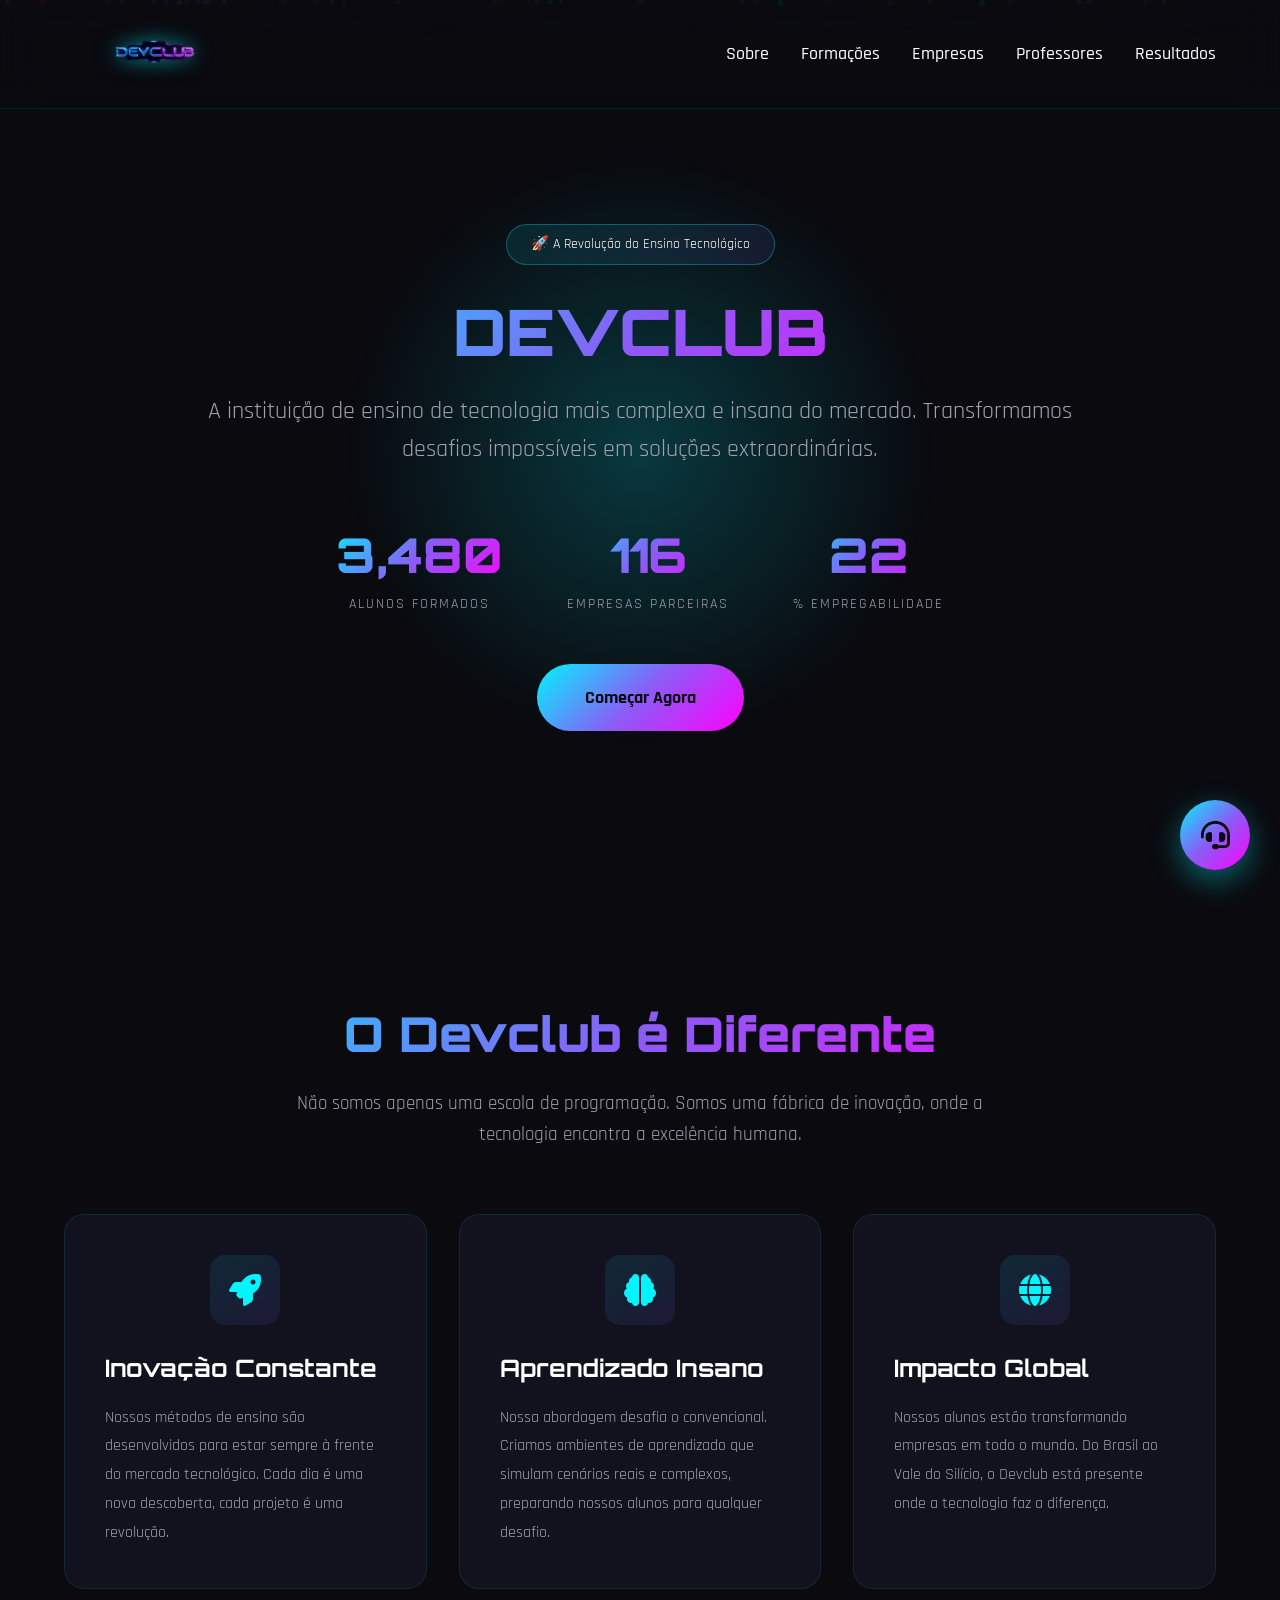
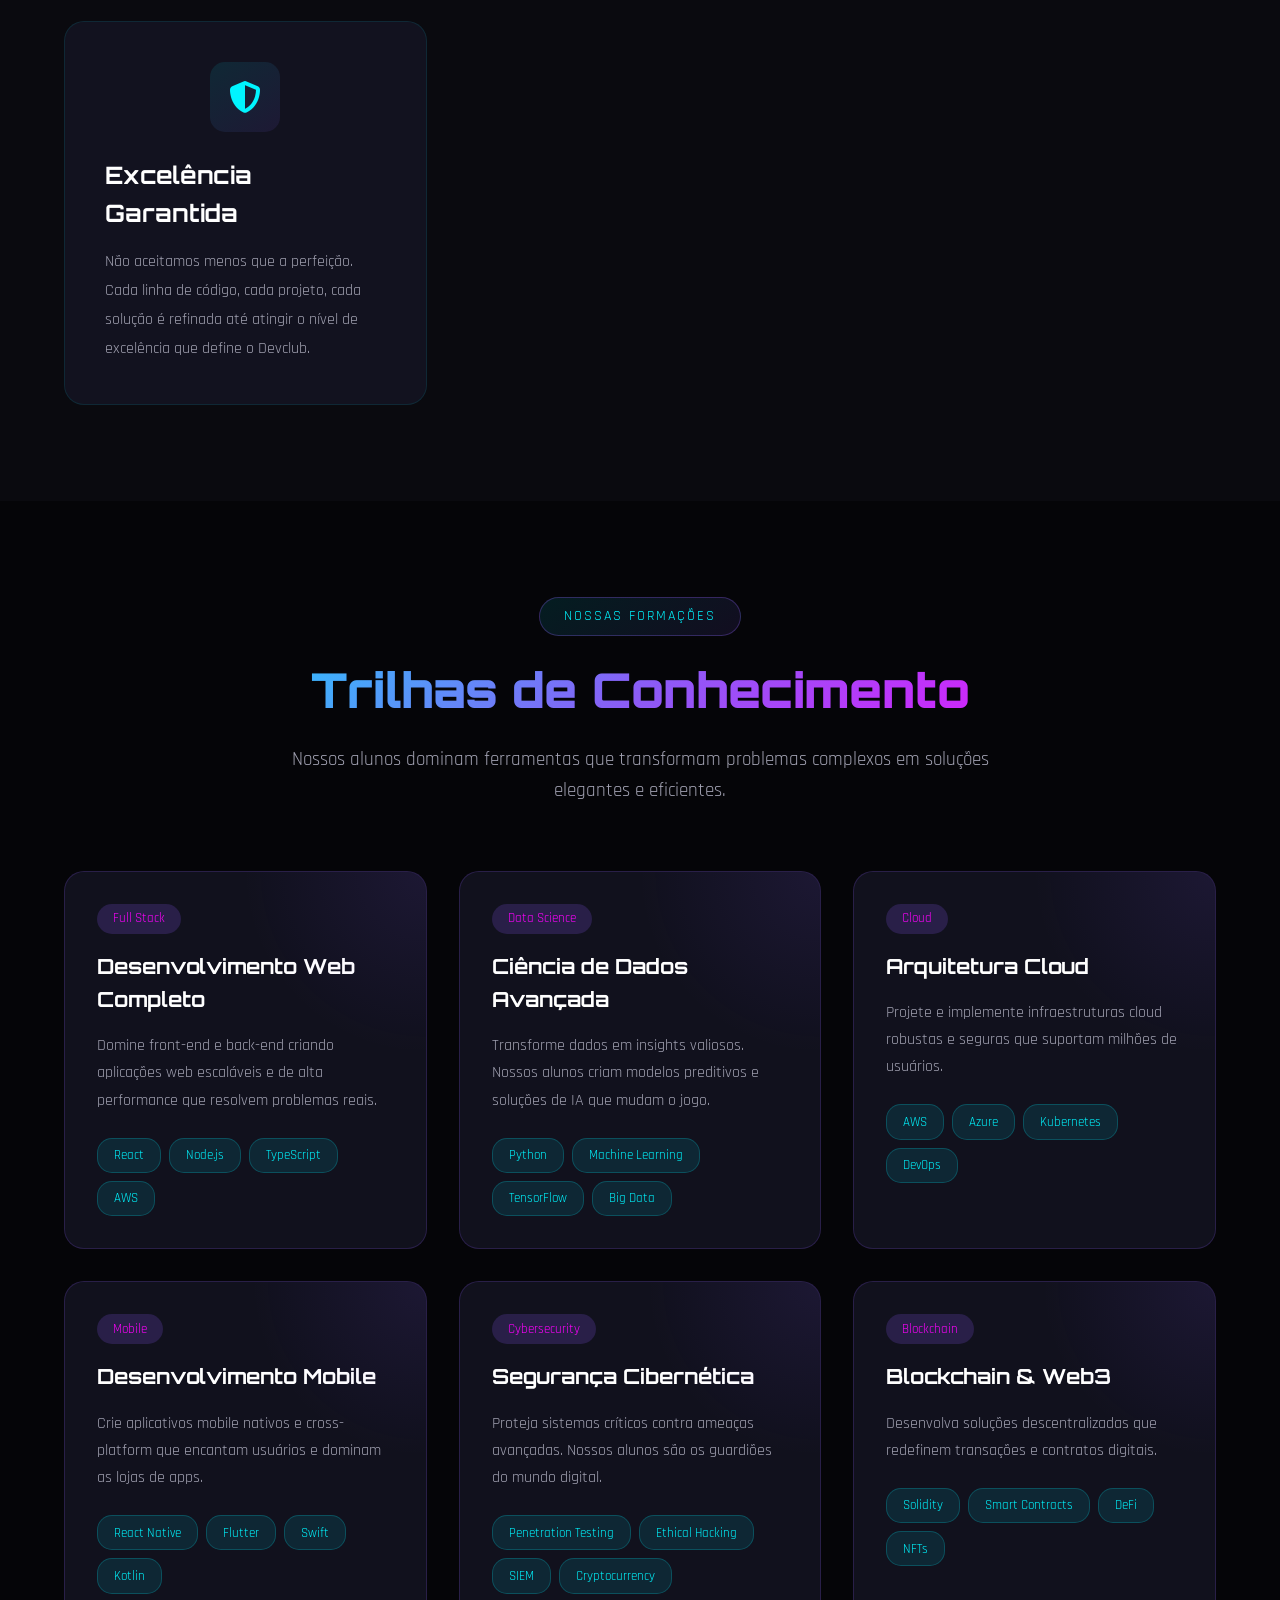
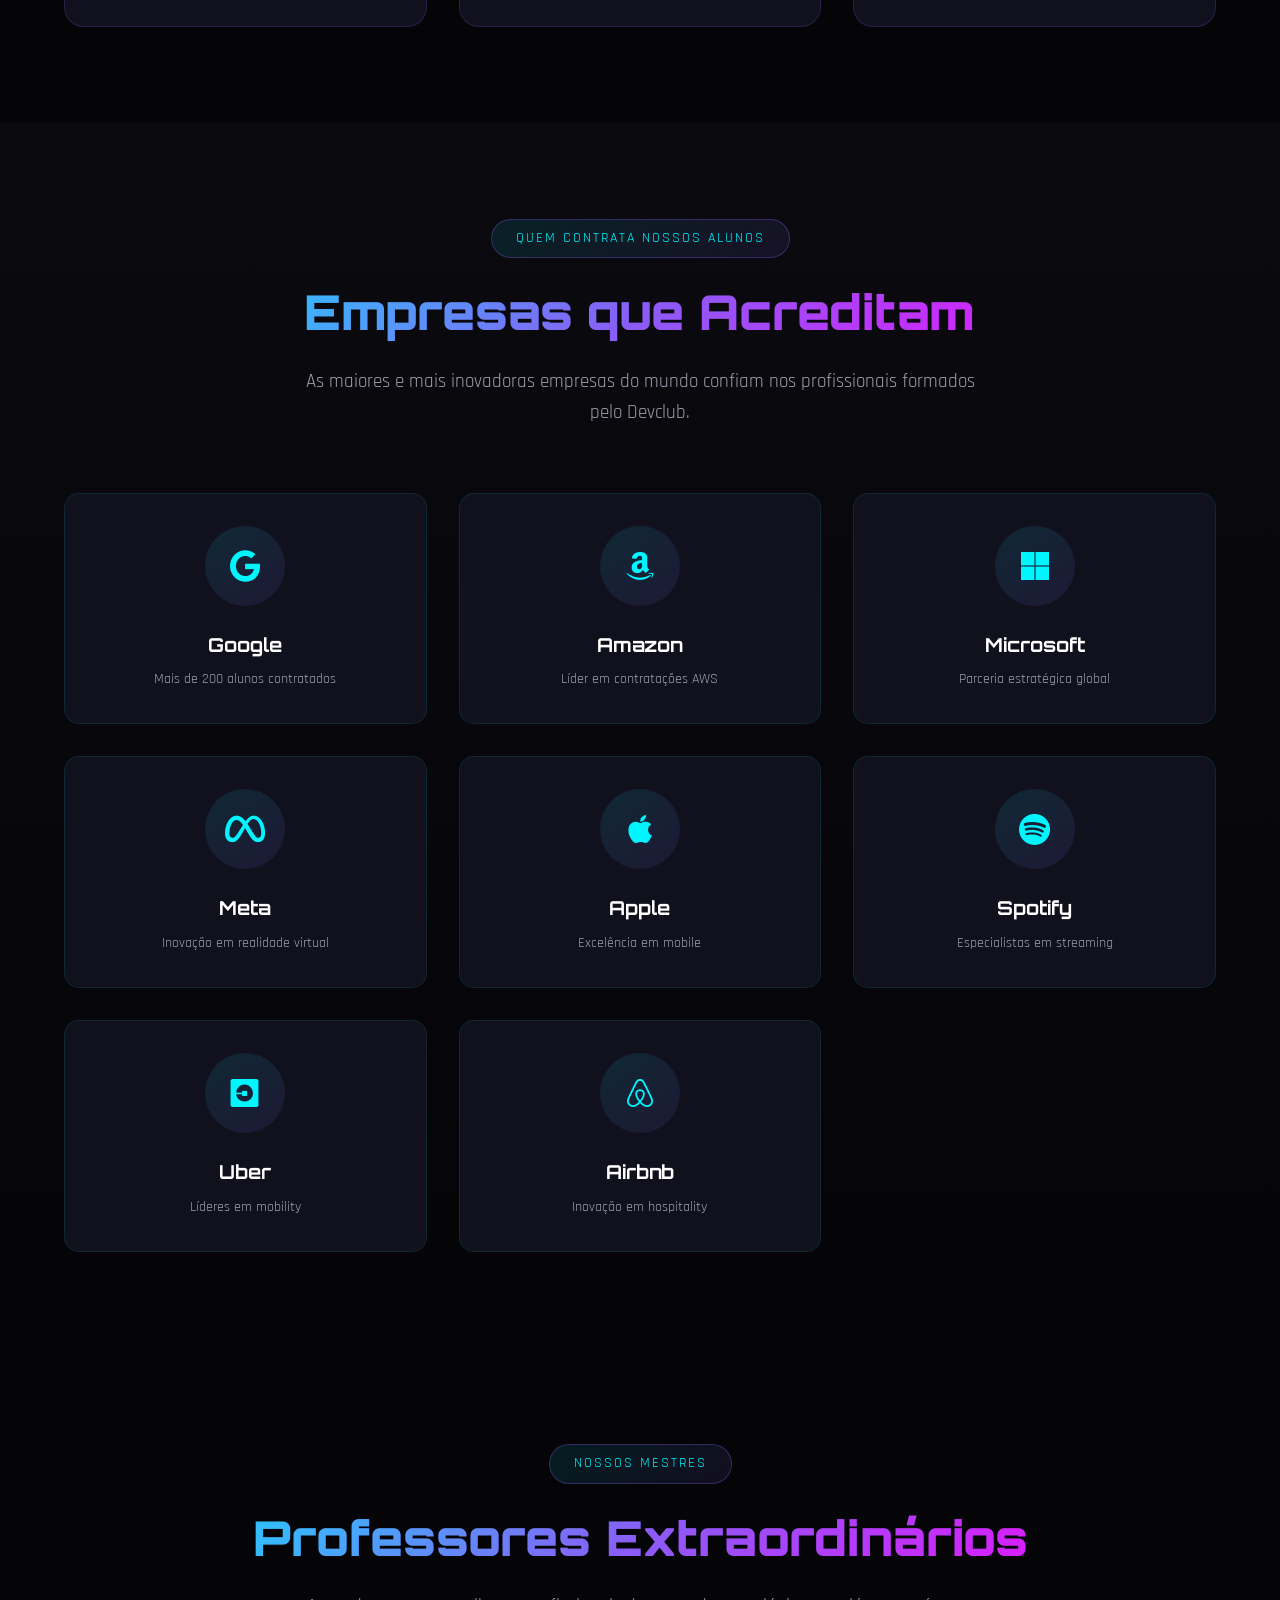
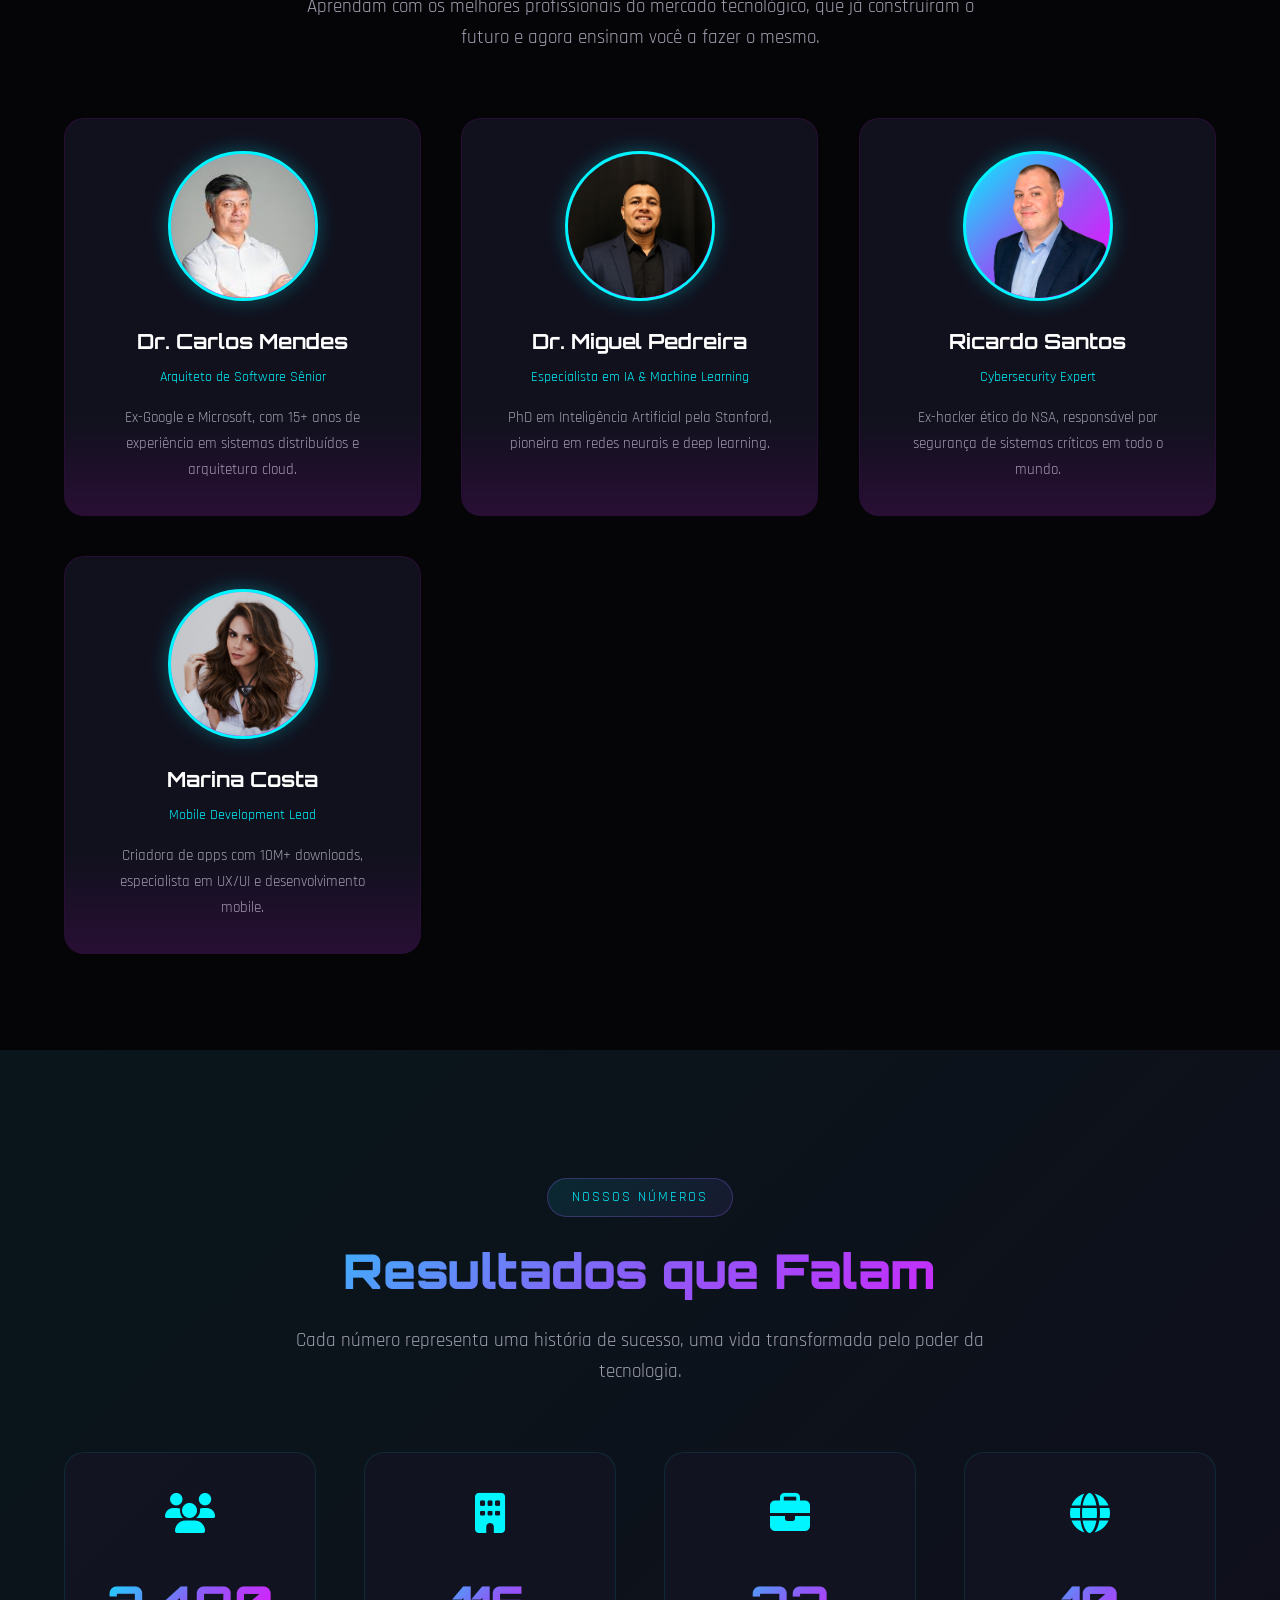
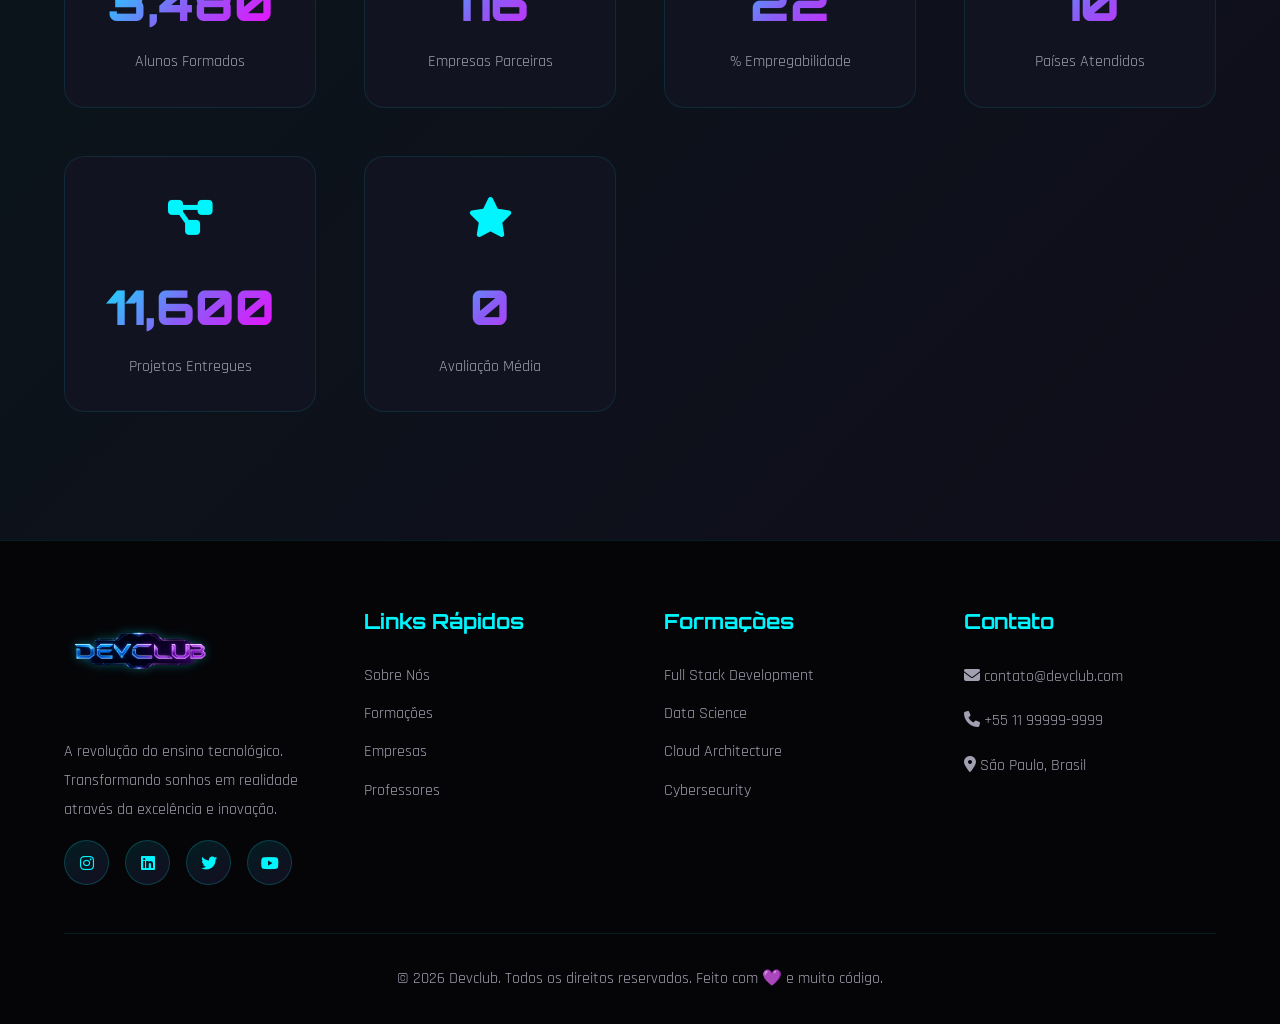
==== commit de1afdd2: "atualizei algumas pastas" ====
--- a/index.html
+++ b/index.html
@@ -26,7 +26,7 @@
     <!-- Navbar com efeito glassmorphism -->
     <nav class="navbar" id="navbar">
         <div class="logo">
-            <img src="../assets/img/logo-devclub-2.png" alt="Devclub Logo" class="logo-img">
+            <img src="img/logo-devclub-2.png" alt="Devclub Logo" class="logo-img">
         </div>
         
         <!-- Botão de menu sanduíche -->
@@ -333,7 +333,7 @@
         <div class="teachers-grid">
             <div class="teacher-card" data-aos="flip-left" data-aos-delay="100">
                 <div class="teacher-avatar">
-                    <img src="../assets/img/images.jpg" alt="Dr. Carlos Mendes" class="teacher-img">
+                    <img src="img/images.jpg" alt="Dr. Carlos Mendes" class="teacher-img">
                 </div>
                 <h3 class="teacher-name">Dr. Carlos Mendes</h3>
                 <p class="teacher-role">Arquiteto de Software Sênior</p>
@@ -345,7 +345,7 @@
 
             <div class="teacher-card" data-aos="flip-left" data-aos-delay="200">
                 <div class="teacher-avatar">
-                    <img src="../assets/img/image-social.png" alt="Dr. Miguel Pedreira" class="teacher-img">
+                    <img src="img/image-social.png" alt="Dr. Miguel Pedreira" class="teacher-img">
                 </div>
                 <h3 class="teacher-name">Dr. Miguel Pedreira</h3>
                 <p class="teacher-role">Especialista em IA & Machine Learning</p>
@@ -357,7 +357,7 @@
 
             <div class="teacher-card" data-aos="flip-left" data-aos-delay="300">
                 <div class="teacher-avatar">
-                    <img src="../assets/img/ricardo.png" alt="Ricardo Santos" class="teacher-img">
+                    <img src="img/ricardo.png" alt="Ricardo Santos" class="teacher-img">
                 </div>
                 <h3 class="teacher-name">Ricardo Santos</h3>
                 <p class="teacher-role">Cybersecurity Expert</p>
@@ -369,7 +369,7 @@
 
             <div class="teacher-card" data-aos="flip-left" data-aos-delay="400">
                 <div class="teacher-avatar">
-                    <img src="../assets/img/mariana.jpeg" alt="Marina Costa" class="teacher-img">
+                    <img src="img/mariana.jpeg" alt="Marina Costa" class="teacher-img">
                 </div>
                 <h3 class="teacher-name">Marina Costa</h3>
                 <p class="teacher-role">Mobile Development Lead</p>
@@ -449,7 +449,7 @@
     <footer class="footer">
         <div class="footer-content">
             <div class="footer-section">
-                <img src="../assets/img/logo-devclub-2.png" alt="Devclub Logo" class="footer-logo">
+                <img src="img/logo-devclub-2.png" alt="Devclub Logo" class="footer-logo">
                 <p>
                     A revolução do ensino tecnológico. Transformando 
                     sonhos em realidade através da excelência e inovação.
